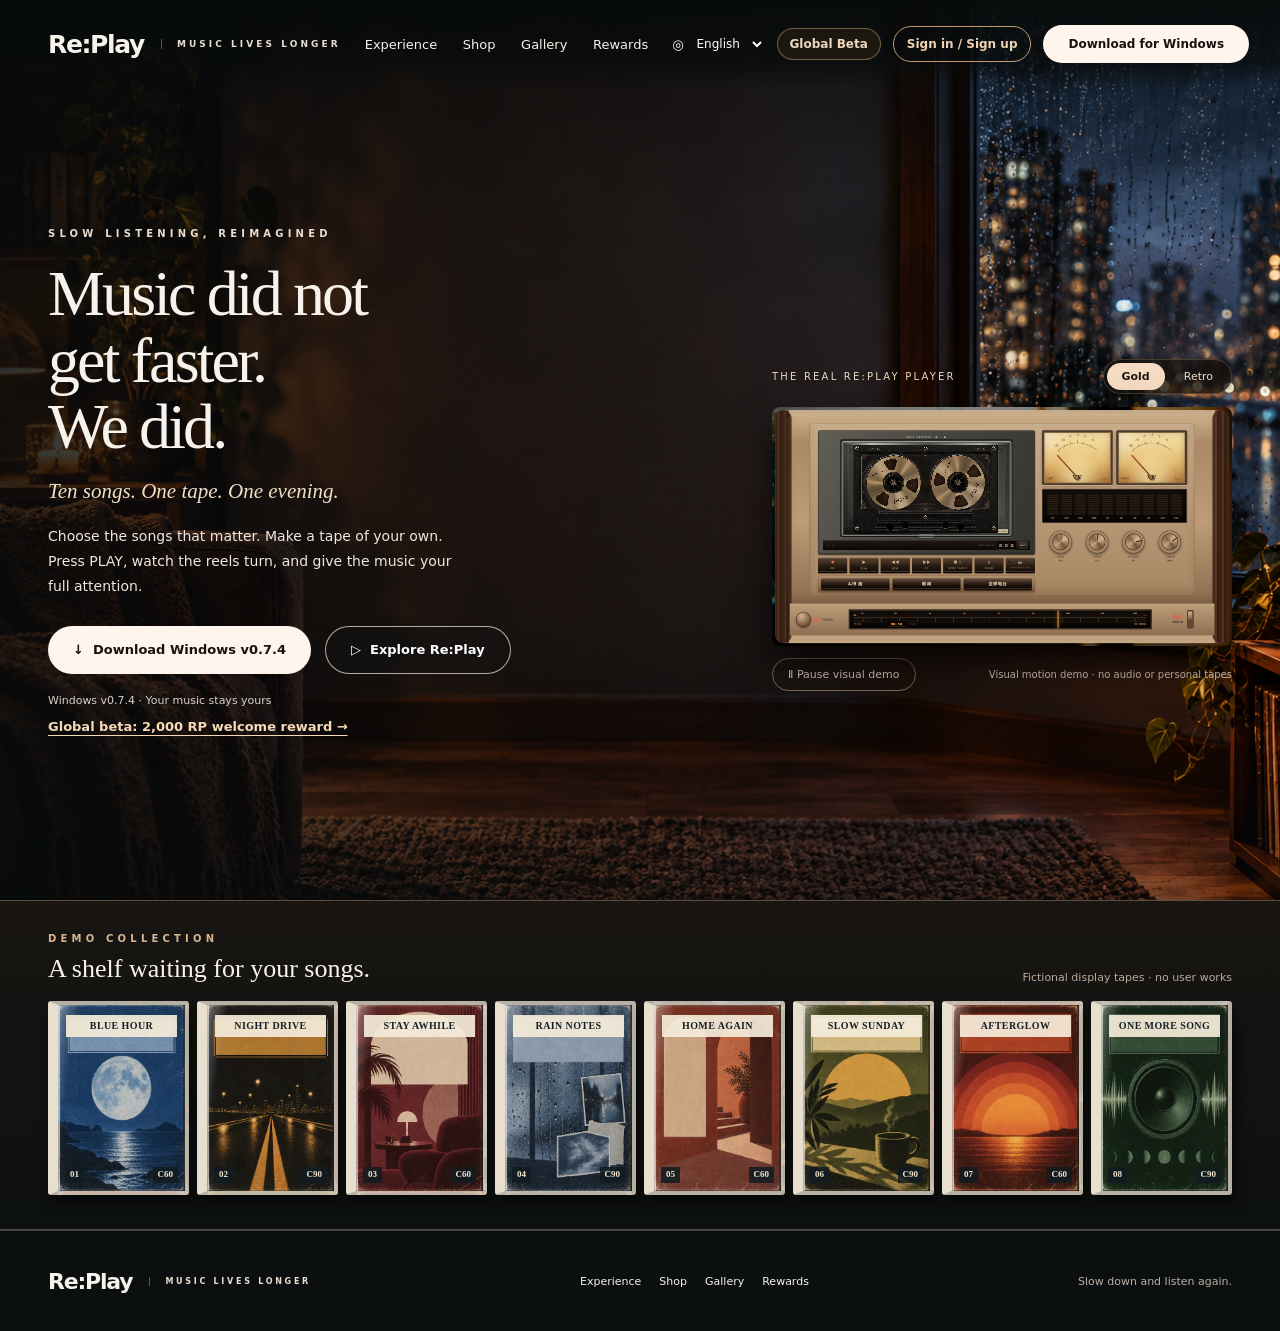
==== index.html @ 0ac3db46 "Deploy RePlay website from source local" ====
<!doctype html>
<html lang="en">
<head>
  <meta charset="utf-8">
  <meta name="viewport" content="width=device-width, initial-scale=1">
  <meta name="theme-color" content="#0b0e0e">
  <meta name="description" content="Re:Play — Slow Listening, Reimagined. Ten songs. One tape. One evening.">
  <title>Re:Play · Slow Listening, Reimagined</title>
  <link rel="icon" type="image/x-icon" href="favicon.ico">
  <link rel="stylesheet" href="styles.css?v=skin-crossfade-20260927">
  <script src="app.js?v=0.7.4" defer></script>
</head>
<body data-page="home">
  <a class="skip-link" href="#main" data-i18n="skip">跳到内容</a>
  <header class="site-header" id="top">
    <a class="brand" href="index.html" aria-label="Re:Play home" data-i18n-aria-label="homeLabel"><strong>Re:Play</strong><span>MUSIC LIVES LONGER</span></a>
    <nav class="main-nav" aria-label="Main navigation" data-i18n-aria-label="mainNavLabel">
      <a href="experience.html" data-i18n="navExperience">Experience</a>
      <a href="shop.html" data-i18n="navShop">Shop</a>
      <a href="gallery.html" data-i18n="navGallery">Gallery</a>
      <a href="points.html" data-i18n="navPoints">Points</a>
    </nav>
    <div class="header-actions">
      <label class="language-control" for="langSelect"><span aria-hidden="true">◎</span><select id="langSelect" aria-label="Website language" data-i18n-aria-label="languageLabel"><option value="en">English</option><option value="zh">简体中文</option></select></label>
      <a class="cart-button beta-header-link" href="points.html" data-i18n="cart">Global Beta</a>
      <a class="header-account" data-account-entry href="https://167.179.117.244:8443/account.html" data-i18n="navAccount">Sign in / Sign up</a>
      <a class="header-download" href="https://github.com/Howard9088/replay-cassette-player-releases/releases/latest/download/RePlay-Setup.exe" data-i18n="downloadReplay">Download Windows v0.7.4</a>
    </div>
  </header>

  <main id="main">
    <section class="hero" aria-labelledby="heroTitle">
      <div class="hero-photo" id="heroScene" aria-hidden="true"></div>
      <div class="hero-photo hero-photo-next" id="heroSceneNext" aria-hidden="true"></div>
      <div class="hero-shade" aria-hidden="true"></div>
      <div class="hero-inner page-width hero-layout">
        <div class="hero-copy">
          <p class="eyebrow" data-i18n="heroKicker">SLOW LISTENING, REIMAGINED</p>
          <h1 id="heroTitle" data-i18n="heroTitle">Music did not<br>get faster.<br>We did.</h1>
          <p class="hero-tagline" data-i18n="heroTagline">Ten songs. One tape. One evening.</p>
          <p class="hero-description" data-i18n="heroDescription">Choose the songs that matter. Make a tape of your own. Press PLAY, watch the reels turn, and give the music your full attention.</p>
          <div class="hero-buttons">
            <a class="pill-button light" href="https://github.com/Howard9088/replay-cassette-player-releases/releases/latest/download/RePlay-Setup.exe" data-i18n="freeDownload">↓&nbsp; Download Windows v0.7.4</a>
            <a class="pill-button outline" href="experience.html" data-i18n="seeExperience">▷&nbsp; Explore Re:Play</a>
          </div>
          <p class="platform-note" data-i18n="platformNote">Windows v0.7.4 · Your music stays yours</p>
          <a class="beta-home-link" href="points.html" data-i18n="betaHome">Global beta: 2,000 RP welcome reward →</a>
        </div>
        <div class="player-showcase">
          <div class="showcase-heading"><span data-i18n="showcaseLabel">THE REAL RE:PLAY PLAYER</span><div class="skin-switch" role="group" aria-label="Player appearance" data-i18n-aria-label="skinLabel"><button id="skinGold" type="button" aria-pressed="true" data-i18n="skinGold">Gold</button><button id="skinRetro" type="button" aria-pressed="false" data-i18n="skinRetro">Retro</button></div></div>
          <div id="playerShell" class="player-shell skin-gold"><img id="playerImage" class="player-skin-image skin-gold-image" src="media/real-player-gold.png" alt="Real Re:Play Gold player interface with a Metal C90 in the cassette bay"><img id="playerRetroImage" class="player-skin-image skin-retro-image" src="media/real-player-retro.png" alt="Real Re:Play Retro player interface with a Metal C90 in the cassette bay" aria-hidden="true"><canvas id="demoTape" class="tape-layer tape-gold" width="1440" height="876" aria-label="Metal C90 mounted inside the player with rotating reels" data-i18n-aria-label="tapeCanvasLabel"></canvas><canvas id="demoTapeRetro" class="tape-layer tape-retro" width="1440" height="876" aria-hidden="true"></canvas><img class="player-cover-art" src="media/blue-hour-cover.svg" alt="Original Blue Hour sample cassette cover" data-i18n-alt="demoCoverAlt" aria-hidden="true"></div>
          <div class="showcase-controls"><button id="demoPlay" type="button" aria-pressed="true" data-i18n="demoPause">Ⅱ Pause visual demo</button><span data-i18n="demoDisclaimer">Visual motion demo · no audio or personal tapes</span></div>
        </div>
      </div>
    </section>

    <section class="demo-shelf" id="demoCollection" aria-labelledby="demoShelfTitle"><div class="page-width"><div class="demo-shelf-head"><div><p class="eyebrow" data-i18n="demoShelfKicker">DEMO COLLECTION</p><h2 id="demoShelfTitle" data-i18n="demoShelfTitle">A shelf waiting for your songs.</h2></div><span data-i18n="demoShelfNotice">Fictional display tapes · no user works</span></div><div class="demo-tapes" aria-hidden="true"><div><b>01</b><span>BLUE HOUR</span><small>C60</small></div><div><b>02</b><span>NIGHT DRIVE</span><small>C90</small></div><div><b>03</b><span>STAY AWHILE</span><small>C60</small></div><div><b>04</b><span>RAIN NOTES</span><small>C90</small></div><div><b>05</b><span>HOME AGAIN</span><small>C60</small></div><div><b>06</b><span>SLOW SUNDAY</span><small>C90</small></div><div><b>07</b><span>AFTERGLOW</span><small>C60</small></div><div><b>08</b><span>ONE MORE SONG</span><small>C90</small></div></div></div></section>

  </main>

  <footer class="site-footer"><div class="page-width footer-inner"><a class="brand" href="index.html"><strong>Re:Play</strong><span>MUSIC LIVES LONGER</span></a><nav aria-label="Footer navigation" data-i18n-aria-label="footerNavLabel"><a href="experience.html" data-i18n="navExperience">Experience</a><a href="shop.html" data-i18n="navShop">Shop</a><a href="gallery.html" data-i18n="navGallery">Gallery</a><a href="points.html" data-i18n="navPoints">Points</a></nav><p data-i18n="footerLine">Slow down and listen again.</p></div></footer>

  <script src="tape-demo.js?v=skin-crossfade-20260927" defer></script>
</body>
</html>
---- styles.css ----
:root{color-scheme:dark;--bg:#0b0e0e;--panel:#171918;--panel2:#22201d;--ink:#f7f2ec;--muted:#b8aca0;--warm:#e6b487;--line:#5e554b;--width:1360px}
*{box-sizing:border-box}
html{scroll-behavior:smooth}
body{margin:0;background:var(--bg);color:var(--ink);font-family:Inter,"PingFang SC","Microsoft YaHei",system-ui,sans-serif;-webkit-font-smoothing:antialiased}
button,a,select{font:inherit}button{cursor:pointer}a{color:inherit;text-decoration:none}img{display:block;max-width:100%}button:focus-visible,a:focus-visible,select:focus-visible{outline:2px solid #f4d7b5;outline-offset:3px}
.page-width{width:min(var(--width),calc(100% - 96px));margin-inline:auto}.skip-link{position:absolute;z-index:99;top:-60px;left:12px;background:#fff;color:#111;padding:10px 16px}.skip-link:focus{top:12px}
.site-header{position:absolute;z-index:20;inset:0 0 auto;min-height:88px;padding:0 max(48px,calc((100vw - var(--width))/2));display:grid;grid-template-columns:auto 1fr auto;align-items:center;gap:24px;background:linear-gradient(180deg,#080b0bef,#080b0bba 70%,transparent)}.brand{display:inline-flex;align-items:center;gap:17px;white-space:nowrap}.brand strong{font-size:25px;letter-spacing:-.055em;font-weight:750}.brand span{padding-left:15px;border-left:1px solid #ffffff52;font-size:9px;font-weight:700;letter-spacing:.34em;color:#e9ded1}.main-nav{display:flex;justify-content:center;gap:clamp(13px,2vw,33px);align-items:center}.main-nav a,.site-footer nav a{font-size:13px;white-space:nowrap;transition:color .2s}.main-nav a:hover,.site-footer nav a:hover{color:var(--warm)}.header-actions{display:flex;align-items:center;gap:12px}.language-button,.cart-button{border:0;background:transparent;color:#fff;padding:9px 4px;font-size:12px;white-space:nowrap}.language-button{display:inline-flex;gap:7px;align-items:center}.cart-button{display:inline-flex;gap:6px;align-items:center}.cart-button b{min-width:18px;height:18px;display:grid;place-items:center;border:1px solid #fff8;border-radius:50%;font-size:10px}.header-download,.pill-button.light{background:#fff5ec;color:#17120f}.header-download{padding:12px 25px;border-radius:999px;font-size:12px;font-weight:700;white-space:nowrap}.header-download:hover,.pill-button.light:hover{background:#f0d1b1}
.header-account{display:inline-flex;align-items:center;justify-content:center;min-height:36px;padding:8px 13px;border:1px solid #c39a72;border-radius:999px;color:#f2d3b2;font-size:12px;font-weight:700;white-space:nowrap;transition:background .2s,border-color .2s}.header-account:hover{background:#5b3927;border-color:#e6b487}
.hero{position:relative;min-height:790px;display:flex;align-items:center;overflow:hidden;background:#080b0c}.hero-photo{position:absolute;inset:0;background:url("assets/scenes/rain-lounge-v1.png") center top/cover no-repeat;filter:saturate(.92);clip-path:inset(88px 0 70px 0);mask-image:linear-gradient(90deg,transparent 0%,transparent 33%,#000 48%)}.hero-shade{position:absolute;inset:0;background:linear-gradient(90deg,#080b0cfa 0%,#080b0cf4 25%,#080b0cd9 34%,#080b0c66 46%,transparent 60%),linear-gradient(180deg,#080b0ca8 0%,transparent 24%,transparent 76%,#080b0c8a)}.hero-inner{position:relative;z-index:1;padding:142px 0 95px}.hero-copy{max-width:520px}.eyebrow{font-size:10px;letter-spacing:.42em;font-weight:650;line-height:1.7;color:#e7dbcc;margin:0 0 19px}.hero h1,.section h2{font-family:Georgia,"Songti SC","Noto Serif CJK SC",serif;font-weight:400;letter-spacing:-.045em}.hero h1{font-size:clamp(74px,7.3vw,120px);line-height:1.02;margin:0 0 28px}.hero-description{font-size:16px;line-height:1.82;color:#f0e7dd;margin:0}.hero-buttons{display:flex;gap:14px;margin-top:32px}.pill-button{display:inline-flex;align-items:center;justify-content:center;min-height:48px;border-radius:999px;padding:10px 25px;font-size:13px;font-weight:700;white-space:nowrap;transition:background .2s,transform .2s}.pill-button.outline{border:1px solid #eee5ddbb;background:#13141466;color:#fff}.pill-button.outline:hover{background:#ffffff27}.platform-note{font-size:11px;color:#d8d2cd;margin:20px 0 0}.hero-side-note{display:none}
.pill-button:hover{transform:translateY(-2px)}
.hero-photo{mask-image:linear-gradient(90deg,transparent 0%,transparent 38%,#000 52%)}
.section{scroll-margin-top:20px}.section h2{font-size:clamp(43px,4vw,68px);line-height:1.14;margin:0 0 22px}.section-copy>p:not(.eyebrow),.section-heading p:not(.eyebrow){font-size:15px;line-height:1.85;color:#d3cbc2}.section-copy .pill-button{margin-top:25px}.product-section{padding:108px 0;background:radial-gradient(circle at 72% 35%,#3c291e,#121412 59%)}.product-layout{display:grid;grid-template-columns:minmax(320px,.68fr) minmax(0,1.32fr);gap:6%;align-items:center}.product-photo{height:420px;overflow:hidden;border:1px solid #705847;border-radius:7px;box-shadow:0 25px 80px #0009;background:#2a201a}.product-photo img{display:block;width:155%;max-width:none;height:100%;object-fit:cover;object-position:center 48%;transform:translateX(-34%)}
.features-section{padding:105px 0 58px;background:#101313}.features-layout{display:grid;grid-template-columns:minmax(260px,.65fr) minmax(0,1.35fr);gap:5%;align-items:start}.features-intro{padding-top:9px}.feature-cards{display:grid;grid-template-columns:repeat(3,minmax(0,1fr));gap:13px}.feature-cards article{min-width:0;min-height:243px;padding:10px 10px 15px;border:1px solid #47443d;border-radius:8px;background:#1a1c1b}.feature-cards img{width:100%;height:130px;object-fit:cover;border-radius:5px;filter:saturate(.72)}.feature-cards strong{display:block;font-size:13px;margin:11px 4px 5px}.feature-cards span{display:block;font-size:11px;line-height:1.55;color:#bfb5aa;margin:0 4px}.creator-note{display:flex;justify-content:space-between;gap:24px;align-items:center;padding-top:34px;margin-top:46px;border-top:1px solid #55473c;font-size:13px;color:#c9bbb0}.creator-note a{color:#f5d0ab;white-space:nowrap}
.shop-section{padding:107px 0 92px;background:linear-gradient(180deg,#171a18,#111412 68%,#0c0e0e)}.shop-heading,.section-heading{display:flex;justify-content:space-between;align-items:end;gap:35px;margin-bottom:35px}.shop-heading p:not(.eyebrow){max-width:480px;color:#cfc3b8;font-size:14px;line-height:1.75}.notice-chip{display:inline-block;border:1px solid #8e7760;border-radius:999px;padding:9px 14px;color:#dbc8b1;font-size:11px;white-space:nowrap}.products{display:grid;grid-template-columns:repeat(3,minmax(0,1fr));gap:20px}.product-card{min-width:0;background:#1a1b1a;border:1px solid #575048;border-radius:11px;padding:14px 14px 18px;box-shadow:0 20px 40px #0005}.product-image{height:220px;display:grid;place-items:center;overflow:hidden;background:radial-gradient(circle at center,#5a3d2b,#161615 75%);border-radius:6px}.product-image img{width:100%;max-height:200px;object-fit:contain;filter:drop-shadow(0 10px 8px #0008)}.product-name{display:flex;align-items:center;justify-content:space-between;gap:10px;margin-top:15px}.product-name h3{margin:0 0 4px;font:20px Georgia,serif}.product-name strong{font-size:17px}.product-name button{width:35px;height:35px;border-radius:50%;border:1px solid #c8ac90;background:transparent;color:#f2dcc5;font-size:25px;line-height:1}.product-name button:hover{background:#574637}.product-card p{font-size:11px;color:#ad9d8c;margin:9px 0}.product-card>small{font-size:11px;color:#dbb991}.section-fineprint{font-size:11px;line-height:1.7;color:#a99d91;margin:27px 0 0}
.gallery-section{padding:110px 0;background:#101313}.section-heading>div>p:not(.eyebrow){max-width:620px}.gallery-grid{display:grid;grid-template-columns:repeat(3,minmax(0,1fr));gap:18px}.gallery-card{min-width:0;background:#1b1c1b;border:1px solid #5e5146;border-radius:12px;padding:14px}.gallery-composition{height:285px;position:relative;overflow:hidden;border-radius:6px;background:radial-gradient(circle at 35% 50%,#604637,#111716 77%)}.gallery-case{position:absolute;left:8%;top:8%;width:60%;height:76%;padding:10px;background:#c7ad91;border:4px solid #e4d6c4;box-shadow:13px 16px 21px #0009}.gallery-case:before{content:"";position:absolute;left:-11px;top:-4px;bottom:-4px;width:11px;background:#bca68f;border:1px solid #e7d4bd}.gallery-case>div{height:100%;padding:12px;display:flex;flex-direction:column;justify-content:space-between;color:#fff;background-size:cover;background-position:center}.gallery-case small,.gallery-case span{font-size:8px;letter-spacing:.19em}.gallery-case strong{font:30px/.92 Georgia,serif;letter-spacing:-.04em}.sea-case>div{background-image:linear-gradient(160deg,#2b3e57a8,#13252bcc),url("assets/scenes/sea.jpg")}.night-case>div{background-image:linear-gradient(160deg,#4a261a92,#201315cf),url("assets/scenes/night.jpg")}.rain-case>div{background-image:linear-gradient(160deg,#295162aa,#121f26d7),url("assets/scenes/rain.jpg")}.gallery-composition>img{position:absolute;z-index:2;right:-2%;bottom:10%;width:62%;filter:drop-shadow(0 15px 10px #000d)}.gallery-meta{display:flex;align-items:center;justify-content:space-between;gap:8px;margin:15px 0}.gallery-meta h3{font-size:15px;margin:0 0 3px}.gallery-meta span{font-size:10px;color:#afa398}.gallery-meta b{font-size:13px;color:#edc9a1;white-space:nowrap}.gallery-redeem{width:100%;min-height:36px;border:1px solid #715d4a;border-radius:999px;background:#29251f;color:#aaa095;cursor:not-allowed;font-size:11px}
.points-section{padding:112px 0 95px;background:linear-gradient(125deg,#211b17,#0c1010 56%)}.points-layout{display:grid;grid-template-columns:1fr 1fr;gap:9%;align-items:center}.points-layout .section-copy>p:not(.eyebrow){max-width:560px}.points-layout .notice-chip{margin-top:16px}.points-board{border:1px solid #856e59;border-radius:11px;background:#171919;padding:25px 29px;box-shadow:0 22px 60px #0008}.points-board-title{display:flex;justify-content:space-between;gap:15px;padding-bottom:15px;border-bottom:1px solid #77634f}.points-board-title strong{font-size:19px}.points-board-title small{font-size:9px;letter-spacing:.14em;color:#c1aa8e}.points-rule{display:flex;justify-content:space-between;gap:18px;padding:13px 0;border-bottom:1px solid #594b3c;font-size:13px}.points-rule span{color:#c8b9a8}.points-rule strong{color:#f0d0ab;text-align:right;font-weight:600}.points-board>p{color:#a99d90;font-size:11px;line-height:1.7;margin:20px 0 0}.points-example{margin-top:29px;padding:19px 24px;display:flex;align-items:center;gap:18px;background:#27221c;border:1px solid #6d5740;border-radius:8px}.points-example label{font-size:12px;white-space:nowrap}.points-example select{background:#131717;color:#f0dfce;border:1px solid #80674e;border-radius:4px;padding:9px}.points-example output{margin-left:auto;font-size:13px;color:#ecc395}
.site-footer{background:#0c0f0f;border-top:1px solid #ffffff31}.footer-inner{min-height:100px;display:flex;align-items:center;justify-content:space-between;gap:24px}.site-footer .brand strong{font-size:22px}.site-footer .brand span{font-size:8px}.site-footer nav{display:flex;gap:18px}.site-footer nav a{font-size:11px}.site-footer p{font-size:11px;color:#bdb1a6;margin:0;white-space:nowrap}
[hidden]{display:none!important}.cart-backdrop{position:fixed;z-index:39;inset:0;background:#000b}.cart-drawer{position:fixed;z-index:40;top:0;right:0;width:min(440px,100vw);height:100dvh;padding:24px;background:#1c1c1a;border-left:1px solid #8c7257;box-shadow:-20px 0 70px #0008;display:flex;flex-direction:column}.drawer-head{display:flex;justify-content:space-between;align-items:start;border-bottom:1px solid #6b5745;padding-bottom:19px}.drawer-head small{font-size:9px;letter-spacing:.2em;color:#c9a47e}.drawer-head h2{font:34px Georgia,"Songti SC",serif;margin:6px 0}.drawer-head button{border:0;background:transparent;color:#fff;font-size:28px}.cart-items{flex:1;overflow:auto}.cart-empty{color:#b8ac9e;font-size:13px}.cart-row{display:grid;grid-template-columns:77px 1fr auto;gap:10px;align-items:center;padding:14px 0;border-bottom:1px solid #544a3f}.cart-row img{width:77px;background:#332820}.cart-row strong{font-size:13px}.cart-row small{display:block;color:#ae9b86;font-size:11px;margin-top:5px}.quantity{display:flex;gap:6px;align-items:center}.quantity button{width:25px;height:25px;border:1px solid #8d7053;background:#3c3024;color:#fff;border-radius:3px}.quantity span{font-size:12px}.drawer-bottom{border-top:1px solid #6b5745;padding-top:15px}.subtotal{display:flex;justify-content:space-between;font-size:12px}.subtotal strong{font-size:20px;color:#edc79b}.drawer-bottom p{font-size:11px;line-height:1.6;color:#b4a693}.checkout-button{width:100%;padding:12px;border:1px solid #625648;border-radius:5px;background:#3a332a;color:#a99f93;cursor:not-allowed}.toast{position:fixed;z-index:50;bottom:24px;left:50%;transform:translateX(-50%);padding:11px 17px;background:#fff4e5;color:#1b1612;border-radius:6px;box-shadow:0 8px 30px #0008;font-size:12px}
@media(max-width:1260px){.site-header{padding-inline:28px;gap:14px}.brand span{display:none}.main-nav{gap:15px}.main-nav a{font-size:12px}.benefit-grid{grid-template-columns:repeat(4,1fr)}.benefit-grid blockquote{display:none}.benefit-grid>div:last-of-type{border-right:0}.features-layout{grid-template-columns:minmax(220px,.58fr) minmax(0,1.42fr)}}
@media(max-width:950px){.page-width{width:calc(100% - 48px)}.site-header{min-height:104px;grid-template-columns:auto 1fr;grid-template-rows:54px 42px}.main-nav{grid-row:2;grid-column:1/-1;justify-content:flex-start;overflow-x:auto;padding-bottom:6px}.header-actions{grid-column:2;grid-row:1;justify-content:flex-end}.hero{min-height:710px}.hero-shade{background:linear-gradient(90deg,#080b0cfb 0%,#080b0ced 36%,#080b0c72 67%,#080b0c2b),linear-gradient(180deg,#080b0ca8,transparent 22%,#080b0c74)}.hero-inner{padding-top:180px}.product-layout,.features-layout,.points-layout{grid-template-columns:1fr}.product-photo{margin-top:20px}.feature-cards{grid-template-columns:repeat(3,minmax(0,1fr))}.benefit-grid strong{font-size:11px}.benefit-grid small{font-size:9px}.benefit-grid>div{gap:8px;padding-right:8px;margin-right:8px}.benefit-icon{font-size:24px}.footer-inner{flex-wrap:wrap;padding-block:25px}.site-footer p{width:100%}}
@media(max-width:660px){.page-width{width:calc(100% - 36px)}.site-header{padding-inline:18px;min-height:103px}.brand strong{font-size:22px}.header-download{display:none}.language-button{font-size:11px}.main-nav{gap:17px}.main-nav a{font-size:12px}.hero{min-height:760px}.hero-photo{background-position:62% top}.hero-shade{background:linear-gradient(90deg,#080b0cf3,#080b0cc9 60%,#080b0c80),linear-gradient(180deg,#080b0cab,transparent 35%,#080b0cbd)}.hero-inner{padding-top:168px;padding-bottom:68px;align-self:flex-end}.hero h1{font-size:clamp(65px,16vw,86px)}.hero-description{font-size:14px;line-height:1.8}.hero-description br{display:none}.hero-buttons{gap:9px}.pill-button{padding:10px 18px;font-size:12px}.benefit-grid{grid-template-columns:1fr 1fr;gap:0}.benefit-grid>div{padding:16px 4px;margin:0;min-height:87px}.benefit-grid>div:nth-child(even){border-right:0}.benefit-grid>div:nth-child(-n+2){border-bottom:1px solid #ffffff2b}.section h2{font-size:43px}.product-section,.features-section,.shop-section,.gallery-section,.points-section,.download-section{padding-top:74px;padding-bottom:74px}.product-photo{height:280px}.feature-cards,.products,.gallery-grid{grid-template-columns:1fr}.feature-cards{gap:10px}.feature-cards article{min-height:0;display:grid;grid-template-columns:115px 1fr;grid-template-rows:auto auto;gap:3px 12px;align-content:center;padding:9px}.feature-cards img{grid-row:1/3;width:115px;height:90px}.feature-cards strong{align-self:end;margin:0}.feature-cards span{margin:0}.creator-note{display:block;line-height:1.7}.creator-note a{display:block;margin-top:10px}.story-section{min-height:490px;background-position:58% center}.shop-heading,.section-heading{display:block}.shop-heading .notice-chip,.section-heading .notice-chip{margin-top:16px}.product-image{height:230px}.gallery-composition{height:300px}.points-board{margin-top:30px;padding:20px}.points-example{flex-wrap:wrap;gap:10px}.points-example output{width:100%;margin-left:0}.download-options{grid-template-columns:repeat(3,minmax(0,1fr));gap:8px}.download-options>div{height:145px;padding:14px 5px}.download-options span{font-size:24px}.download-options a,.download-options small{padding:6px 9px;font-size:10px}.site-footer nav{flex-wrap:wrap}.footer-inner{display:block}.site-footer nav{margin:23px 0}}
@media(max-width:660px){.hero-photo{clip-path:inset(100px 0 180px 0);mask-image:linear-gradient(90deg,transparent 18%,#000 50%)}}
@media(max-width:660px){.beta-header-link{display:none}.header-actions{gap:6px}.header-account{padding:7px 9px;font-size:11px}}
/* The homepage uses actual empty-profile player captures and the app's scene assets. */
.hero{min-height:max(820px,100svh);align-items:stretch;background:#0b0c0c}
.language-control{display:inline-flex;align-items:center;gap:5px;font-size:13px;color:#fff}.language-control select{border:0;background:transparent;color:#fff;font-size:12px;padding:7px 4px;cursor:pointer}.language-control option{background:#181a19;color:#fff}
.hero-photo,.hero-photo-next{clip-path:none;mask-image:none;background-image:url("assets/scenes/rain-lounge-v1.png");background-position:center;background-size:cover;filter:none;opacity:1;transition:opacity 1.2s ease}
.hero-photo-next{opacity:0}
.hero-shade{background:linear-gradient(90deg,#080b0cd8 0%,#080b0c88 31%,#080b0c24 63%,transparent 100%),linear-gradient(180deg,#080b0c80,transparent 22%,transparent 76%,#080b0c72)}
.hero-inner{display:flex;align-items:center;padding:130px 0 70px}
.hero-layout{display:grid;grid-template-columns:minmax(540px,1.1fr) minmax(0,.9fr);align-items:center;gap:3%}
.hero-copy{max-width:600px}
.hero h1{font-size:clamp(57px,5.55vw,88px);line-height:1.04;margin-bottom:18px}
html[lang="zh-CN"] .hero h1{font-size:clamp(42px,3.6vw,54px);white-space:nowrap}
.hero-tagline{font:italic 21px Georgia,"Songti SC",serif;color:#f2dec4;margin:0 0 20px}
.hero-description{max-width:410px;font-size:14px;line-height:1.78}
.hero-buttons{flex-wrap:wrap;margin-top:27px}
.player-showcase{min-width:0;align-self:center;justify-self:end;width:min(100%,460px);transform:translateY(45px)}
.showcase-heading,.showcase-controls,.scene-switch{display:flex;align-items:center;justify-content:space-between;gap:12px}
.showcase-heading{margin-bottom:13px;color:#ead8c4;font-size:10px;letter-spacing:.22em}
.skin-switch{display:flex;gap:4px;padding:3px;border:1px solid #b991654f;border-radius:999px;background:#16120fc7}
.skin-switch button,.scene-switch button,.showcase-controls button{color:#e9dbc8;border:0;background:transparent}
.skin-switch button{padding:7px 15px;border-radius:999px;font-size:11px;letter-spacing:0}
.skin-switch button[aria-pressed="true"]{background:#f4dbc1;color:#211811;font-weight:700}
.player-shell{position:relative;width:100%;aspect-ratio:1670/870;margin-inline:auto;filter:drop-shadow(0 19px 20px #000c)}
.player-shell .player-skin-image{display:block;position:absolute;inset:0;width:100%;height:100%;object-fit:fill;border-radius:8px;transition:opacity .55s ease,filter .55s ease}
.player-shell .tape-layer{position:absolute;object-fit:contain;pointer-events:none;transition:opacity .55s ease,filter .55s ease}
.player-shell .tape-gold{left:15.2%;top:15.8%;width:36.3%;height:37%}
.player-shell .tape-retro{left:4.9%;top:7.9%;width:32.5%;height:39.8%}
.player-shell .player-cover-art{position:absolute;left:79.6%;top:24.8%;width:13.45%;height:39.5%;object-fit:fill;border-radius:2px;pointer-events:none;transition:opacity .55s ease,filter .55s ease}
.player-shell.skin-gold .skin-retro-image,.player-shell.skin-gold .tape-retro,.player-shell.skin-gold .player-cover-art,.player-shell.skin-retro .skin-gold-image,.player-shell.skin-retro .tape-gold{opacity:0;filter:blur(10px)}
.player-shell.skin-gold .skin-gold-image,.player-shell.skin-gold .tape-gold,.player-shell.skin-retro .skin-retro-image,.player-shell.skin-retro .tape-retro,.player-shell.skin-retro .player-cover-art{opacity:1;filter:blur(0)}
.player-shell.skin-gold .tape-gold{filter:brightness(.82)}
.player-shell.skin-retro .tape-retro{filter:brightness(.73)}
.inner-main{min-height:calc(100vh - 100px)}
.inner-main>.section{min-height:calc(100vh - 100px);padding-top:175px}
.inner-page .main-nav a[href$="experience.html"]:is(:hover,:focus-visible),.inner-page .main-nav a[href$="shop.html"]:is(:hover,:focus-visible),.inner-page .main-nav a[href$="gallery.html"]:is(:hover,:focus-visible),.inner-page .main-nav a[href$="points.html"]:is(:hover,:focus-visible){text-decoration:underline;text-underline-offset:8px}
body[data-page="experience"] .main-nav a[href="experience.html"],body[data-page="shop"] .main-nav a[href="shop.html"],body[data-page="gallery"] .main-nav a[href="gallery.html"],body[data-page="points"] .main-nav a[href="points.html"]{color:#f1d0af;text-decoration:underline;text-underline-offset:8px}
.showcase-controls{margin-top:12px;color:#eadbc9;font-size:10px}
.showcase-controls button{border:1px solid #e1c4a482;border-radius:999px;padding:9px 15px;font-size:11px;white-space:nowrap}
.showcase-controls button:hover,.scene-switch button:hover{background:#ffffff20}
.demo-shelf{padding:29px 0 34px;background:linear-gradient(#181512,#0e1111);border-block:1px solid #5c4c3e}
.demo-shelf-head{display:flex;align-items:end;justify-content:space-between;gap:24px;margin-bottom:17px}
.demo-shelf-head .eyebrow{margin-bottom:7px;color:#d8b592}
.demo-shelf h2{font:26px Georgia,"Songti SC",serif;margin:0}
.demo-shelf-head>span{font-size:11px;color:#bba999}
.demo-tapes{display:grid;grid-template-columns:repeat(8,minmax(0,1fr));gap:8px}
.demo-tapes>div{height:139px;display:flex;flex-direction:column;justify-content:space-between;padding:11px 9px;border:1px solid #cfb28b85;border-left:7px solid #dcc5a2;border-radius:3px;background:linear-gradient(90deg,#554333,#8b694b 20%,#3b322b);box-shadow:inset 1px 0 #fff7,4px 7px 10px #0007}
.demo-tapes>div:nth-child(3n+2){background:linear-gradient(90deg,#253a40,#44636b 20%,#202b30);border-left-color:#9eb9b6}
.demo-tapes>div:nth-child(3n){background:linear-gradient(90deg,#3f2d32,#70444a 20%,#302327);border-left-color:#cbb4aa}
.demo-tapes b,.demo-tapes small{font:9px Georgia,serif;color:#ead7bd}
.demo-tapes span{font:15px/.98 Georgia,serif;letter-spacing:.04em;overflow-wrap:anywhere}
.features-section{padding:90px 0 74px}
.feature-cards article{min-height:230px}
.feature-cards img{height:125px;object-fit:cover;object-position:center top}
@media(max-width:1100px){.hero-layout{grid-template-columns:1fr}.hero-copy{max-width:680px}.hero{min-height:100svh}.hero-inner{padding-top:143px}.player-showcase{justify-self:center;margin-top:45px;transform:none}.hero h1{font-size:clamp(60px,8vw,92px)}.demo-tapes{overflow-x:auto;grid-template-columns:repeat(8,minmax(116px,1fr));padding-bottom:6px}}
@media(max-width:660px){.hero-inner{padding-top:155px;padding-bottom:60px;align-self:stretch}.hero h1{font-size:clamp(51px,12vw,68px)}.hero-copy{max-width:100%}.hero-tagline{font-size:18px}.hero-description{font-size:13px}.hero-buttons{gap:9px}.hero-shade{background:linear-gradient(90deg,#080b0ce8,#080b0c62),linear-gradient(180deg,#080b0c9e,transparent 30%,#080b0ca1)}.player-showcase{margin-top:39px}.showcase-heading{align-items:flex-start}.showcase-heading>span{max-width:145px;line-height:1.45}.showcase-controls{align-items:flex-start}.showcase-controls>span{max-width:155px;line-height:1.5}.demo-shelf h2{font-size:21px}.demo-shelf-head>span{max-width:128px;text-align:right;line-height:1.4}.features-section{padding:70px 0 58px}.feature-cards img{height:90px}}
@media(prefers-reduced-motion:reduce){html{scroll-behavior:auto}*,*:before,*:after{transition-duration:.01ms!important;animation-duration:.01ms!important}}

/* Original collectible cassette covers. The single artwork atlas is cropped per cover. */
.demo-tapes>div:nth-child(n){position:relative;display:block;height:194px;padding:0;border:4px solid #dfd7c9c9;border-left:10px solid #e9dfce;border-radius:3px;background-image:url("media/original-cassette-covers-v1.png");background-color:#202120;background-size:400% 200%;background-repeat:no-repeat;box-shadow:inset 2px 0 #fff8,inset -2px 0 #1118,4px 9px 13px #0009;overflow:hidden}
.demo-tapes>div:nth-child(1){background-position:0% 0%}
.demo-tapes>div:nth-child(2){background-position:33.333% 0%}
.demo-tapes>div:nth-child(3){background-position:66.667% 0%}
.demo-tapes>div:nth-child(4){background-position:100% 0%}
.demo-tapes>div:nth-child(5){background-position:0% 100%}
.demo-tapes>div:nth-child(6){background-position:33.333% 100%}
.demo-tapes>div:nth-child(7){background-position:66.667% 100%}
.demo-tapes>div:nth-child(8){background-position:100% 100%}
.demo-tapes>div:before{content:"";position:absolute;inset:0;z-index:1;pointer-events:none;background:linear-gradient(100deg,#fff5 0%,transparent 14%,transparent 84%,#0003 100%)}
.demo-tapes>div span{position:absolute;top:10px;left:8px;right:8px;z-index:2;margin:0;padding:5px 4px;background:#f5ecdaeb;color:#172026;text-align:center;font:700 10px/1.15 Georgia,serif;letter-spacing:.04em;overflow-wrap:normal}
.demo-tapes>div b,.demo-tapes>div small{position:absolute;bottom:8px;z-index:2;padding:3px 5px;background:#111c21d9;color:#f4e7d2;font:700 9px/1.1 Georgia,serif}
.demo-tapes>div b{left:7px}
.demo-tapes>div small{right:7px}
.creator-preview-media{position:relative;width:100%;aspect-ratio:1800/1225;overflow:hidden;border-radius:5px}
.feature-cards .creator-preview-media>img{display:block;width:100%;height:100%;object-fit:fill;filter:saturate(.8)}
.creator-preview-art{position:absolute;left:21.8%;top:33.6%;width:48.6%;height:44.9%;display:flex;flex-direction:column;justify-content:space-between;align-items:center;padding:5px;background:#28486a url("media/original-cassette-covers-v1.png") 0% 0%/400% 200% no-repeat;box-shadow:0 0 0 1px #f5e6c8cc;transform:perspective(300px) rotate(-.2deg)}
.creator-preview-art span{max-width:95%;padding:2px 4px;background:#f3e9d4ee;color:#1c2c37;font:700 clamp(7px,.75vw,11px)/1.1 Georgia,serif;letter-spacing:.04em;text-align:center}
.creator-preview-art small{max-width:95%;padding:2px 3px;background:#142333d9;color:#f3e9d4;font:600 6px/1.1 Arial,sans-serif;letter-spacing:.08em;text-align:center}
.sea-case>div,.night-case>div,.rain-case>div{background-image:url("media/original-cassette-covers-v1.png");background-size:400% 200%;text-shadow:0 2px 4px #000b}
.sea-case>div{background-position:0% 0%}
.night-case>div{background-position:33.333% 0%}
.rain-case>div{background-position:100% 0%}
@media(max-width:660px){.demo-tapes>div:nth-child(n){height:186px}.feature-cards .creator-preview-media{width:115px;height:90px;aspect-ratio:auto}.feature-cards .creator-preview-media>img{height:100%;object-fit:cover}.creator-preview-art{display:none}}

/* Global Beta site state; account balances are never simulated in the browser. */
.account-redeem{display:inline-flex;align-items:center;justify-content:center;margin-top:15px;border:1px solid #d2aa7f;border-radius:999px;padding:10px 16px;color:#f2d1ae;font-size:13px;font-weight:700}
.account-redeem:hover{background:#8b5c33;color:#fff}
.beta-header-link{padding:8px 12px;border:1px solid #cba67b80;border-radius:999px;color:#eed7bd;background:#b7782a1c;font-weight:650;text-decoration:none}
.beta-home-link{display:inline-block;margin-top:12px;color:#f6d9b7;font-size:13px;font-weight:650;text-decoration:underline;text-underline-offset:4px}
.beta-welcome{display:flex;align-items:center;justify-content:space-between;gap:22px;margin:0 0 24px;padding:22px 25px;border:1px solid #8f6743;border-radius:12px;background:linear-gradient(110deg,#4c3121,#222019 65%,#161817)}
.beta-welcome>div{display:grid;gap:4px}.beta-welcome span{font-size:11px;letter-spacing:.1em;text-transform:uppercase;color:#e2b987}.beta-welcome strong{font:42px/1.15 Georgia,serif;color:#fff3e4}.beta-welcome small{font-size:11px;line-height:1.5;color:#c8b6a0}.beta-welcome a{border:1px solid #e3c09a;border-radius:999px;padding:10px 18px;color:#fbe8d0;white-space:nowrap;font-size:12px}
.products{grid-template-columns:repeat(3,minmax(0,1fr));gap:18px}.products .product-image{height:190px}.products .product-image img{max-height:175px}.product-prices{display:flex;justify-content:flex-end;align-items:baseline;flex-wrap:wrap;gap:3px 7px;text-align:right}.product-prices strong{color:#f2d6a6;font-size:18px;white-space:nowrap}.product-prices span{color:#c9b9a4;font-size:11px}.product-card>small{line-height:1.5}
.feature-cards article:nth-child(-n+2)>img{object-fit:contain;background:#151515}
@media(max-width:1100px){.products{grid-template-columns:repeat(2,minmax(0,1fr))}}
@media(max-width:660px){.products{grid-template-columns:1fr}.beta-welcome{display:block}.beta-welcome a{display:inline-block;margin-top:15px}.feature-cards article:nth-child(-n+2)>img{object-fit:contain}html[lang="zh-CN"] .hero h1{white-space:normal}}

/* Keep the short desktop page titles on a single line. */
@media(min-width:951px){.shop-heading h2,.gallery-section .section-heading h2{white-space:nowrap;font-size:clamp(42px,3.8vw,56px)}}


/* 2026-09 typography/layout audit: keep EN/ZH headings intentional and prevent accidental wraps. */
.hero-layout{grid-template-columns:minmax(650px,1.16fr) minmax(400px,.84fr);gap:clamp(32px,4vw,68px)}
.hero-copy{max-width:720px;min-width:0}
.hero h1,.section h2{text-wrap:balance;overflow-wrap:normal;word-break:normal}
html[lang="en"] .hero h1{font-size:clamp(56px,5vw,84px);white-space:nowrap}
html[lang="zh-CN"] body{font-family:"Microsoft YaHei UI","Microsoft YaHei","PingFang SC","Noto Sans CJK SC",system-ui,sans-serif}
html[lang="zh-CN"] .hero h1,html[lang="zh-CN"] .section h2{font-family:"Microsoft YaHei UI","Microsoft YaHei","PingFang SC","Noto Sans CJK SC",system-ui,sans-serif;font-weight:700;letter-spacing:-.055em;line-break:strict}
html[lang="zh-CN"] .hero h1{font-size:clamp(46px,3.7vw,60px);line-height:1.18;white-space:nowrap}
html[lang="zh-CN"] .hero-tagline{font-family:"Microsoft YaHei UI","Microsoft YaHei","PingFang SC",sans-serif;font-style:normal;font-weight:600;letter-spacing:.02em}
.section h2{font-size:clamp(40px,3.45vw,56px);line-height:1.16;max-width:100%}
html[lang="zh-CN"] .section h2{font-size:clamp(39px,3.15vw,52px);line-height:1.24}
.section-copy>p:not(.eyebrow),.section-heading p:not(.eyebrow),.shop-heading p:not(.eyebrow){text-wrap:pretty}
.features-layout{grid-template-columns:minmax(360px,.82fr) minmax(0,1.18fr);gap:clamp(36px,5vw,72px)}
.features-intro,.points-layout .section-copy,.shop-heading>div,.section-heading>div{min-width:0}
.shop-heading>div,.section-heading>div{flex:1;max-width:860px}
@media(min-width:1101px){.shop-heading h2,.gallery-section .section-heading h2{white-space:nowrap}}
@media(max-width:1180px){.hero-layout{grid-template-columns:1fr}.hero-copy{max-width:760px}.player-showcase{justify-self:center;margin-top:44px;transform:none}.features-layout{grid-template-columns:minmax(320px,.76fr) minmax(0,1.24fr)}}
@media(max-width:950px){.features-layout,.points-layout{grid-template-columns:1fr}.inner-main>.section{padding-top:150px}.section h2,html[lang="zh-CN"] .section h2{font-size:clamp(38px,6.2vw,52px)}}
@media(max-width:700px){.hero-copy{max-width:100%}html[lang="en"] .hero h1,html[lang="zh-CN"] .hero h1{white-space:normal}html[lang="en"] .hero h1{font-size:clamp(46px,12vw,64px)}html[lang="zh-CN"] .hero h1{font-size:clamp(38px,9.8vw,50px);line-height:1.2}.section h2,html[lang="zh-CN"] .section h2{font-size:clamp(34px,9vw,45px);line-height:1.22}.shop-heading h2,.gallery-section .section-heading h2{white-space:normal}}

@media(min-width:1101px){html[lang="zh-CN"] .features-intro h2,html[lang="zh-CN"] .points-layout .section-copy h2{font-size:44px;white-space:nowrap}}
@media(max-width:700px){html[lang="zh-CN"] .hero h1{font-size:clamp(27px,8.7vw,42px);line-height:1.22;letter-spacing:-.07em;white-space:nowrap}html[lang="zh-CN"] .hero-tagline{font-size:clamp(15px,4vw,17px);white-space:nowrap;letter-spacing:0}}

@media(min-width:1181px){.features-layout{grid-template-columns:minmax(390px,.9fr) minmax(0,1.1fr)}}
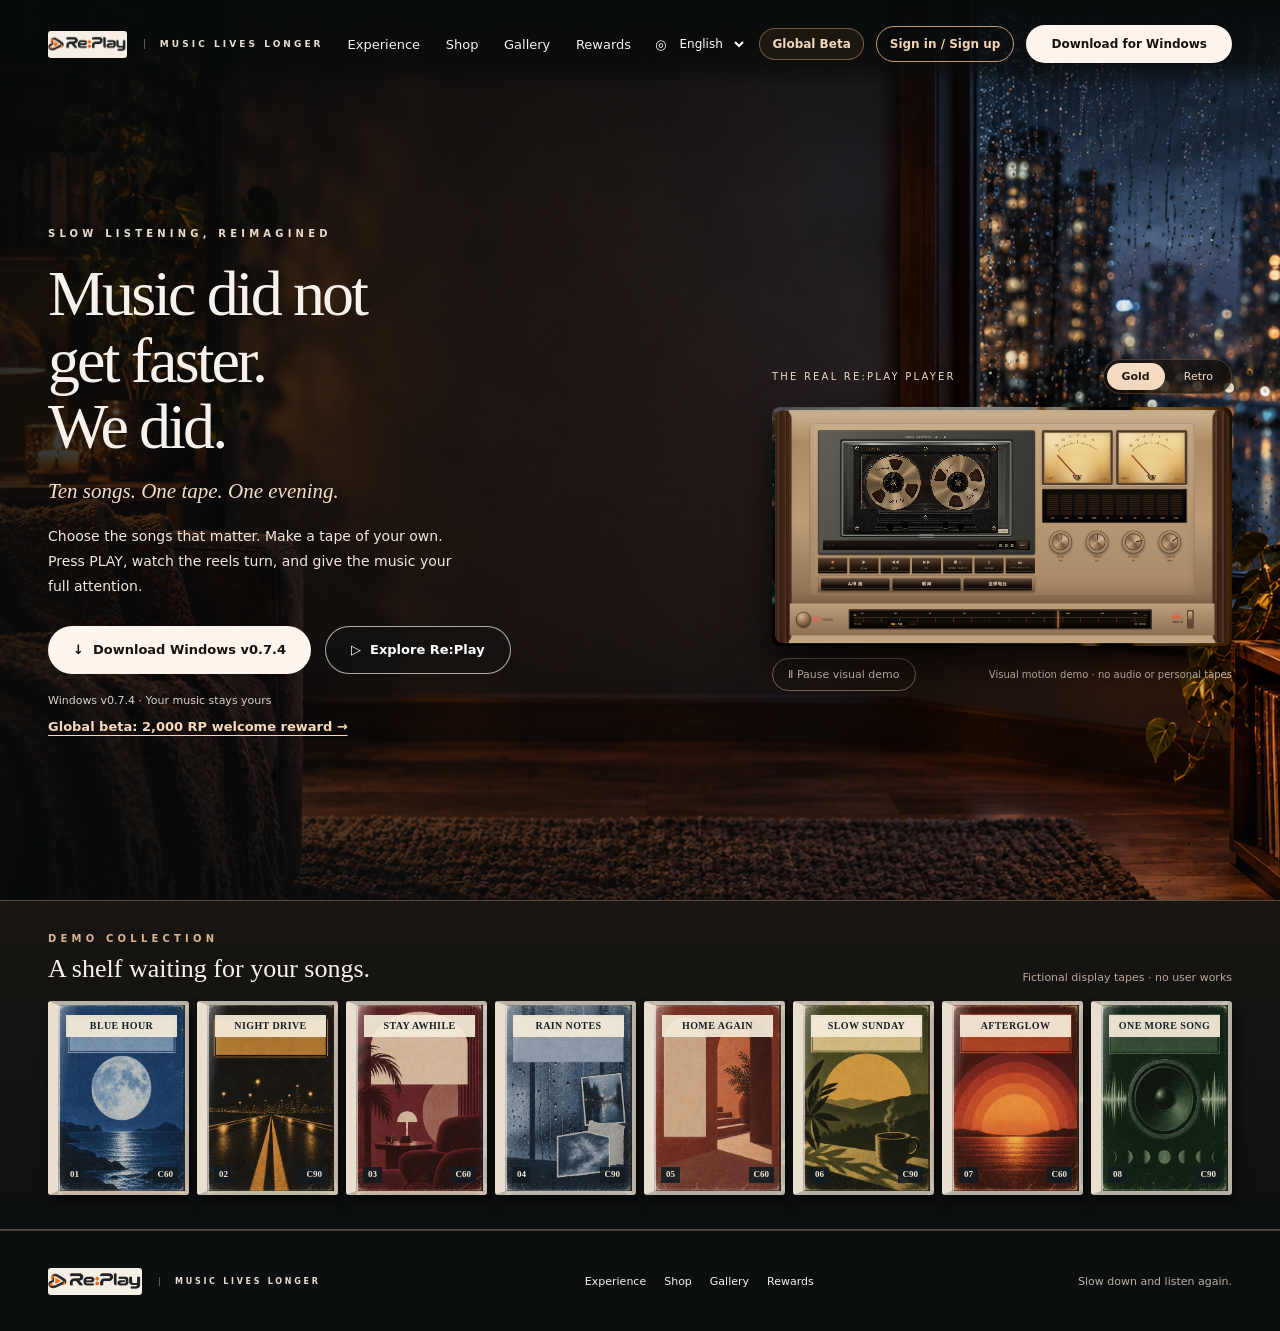
==== commit 7692e69d: "Replace RePlay brand assets with approved loop and play identity" ====
--- a/index.html
+++ b/index.html
@@ -6,14 +6,14 @@
   <meta name="theme-color" content="#0b0e0e">
   <meta name="description" content="Re:Play — Slow Listening, Reimagined. Ten songs. One tape. One evening.">
   <title>Re:Play · Slow Listening, Reimagined</title>
-  <link rel="icon" type="image/x-icon" href="favicon.ico">
+  <link rel="icon" type="image/x-icon" href="favicon.ico?v=loop-20260930">
   <link rel="stylesheet" href="styles.css?v=skin-crossfade-20260927">
   <script src="app.js?v=0.7.4" defer></script>
 </head>
 <body data-page="home">
   <a class="skip-link" href="#main" data-i18n="skip">跳到内容</a>
   <header class="site-header" id="top">
-    <a class="brand" href="index.html" aria-label="Re:Play home" data-i18n-aria-label="homeLabel"><strong>Re:Play</strong><span>MUSIC LIVES LONGER</span></a>
+    <a class="brand" href="index.html" aria-label="Re:Play home" data-i18n-aria-label="homeLabel"><strong><img class="replay-brand-wordmark" src="assets/brand/replay-lockup.png?v=loop-20260930" alt="Re:Play" width="94" height="27" style="display:block;object-fit:contain;background:#f5efe5;border-radius:3px"></strong><span>MUSIC LIVES LONGER</span></a>
     <nav class="main-nav" aria-label="Main navigation" data-i18n-aria-label="mainNavLabel">
       <a href="experience.html" data-i18n="navExperience">Experience</a>
       <a href="shop.html" data-i18n="navShop">Shop</a>
@@ -58,7 +58,7 @@
 
   </main>
 
-  <footer class="site-footer"><div class="page-width footer-inner"><a class="brand" href="index.html"><strong>Re:Play</strong><span>MUSIC LIVES LONGER</span></a><nav aria-label="Footer navigation" data-i18n-aria-label="footerNavLabel"><a href="experience.html" data-i18n="navExperience">Experience</a><a href="shop.html" data-i18n="navShop">Shop</a><a href="gallery.html" data-i18n="navGallery">Gallery</a><a href="points.html" data-i18n="navPoints">Points</a></nav><p data-i18n="footerLine">Slow down and listen again.</p></div></footer>
+  <footer class="site-footer"><div class="page-width footer-inner"><a class="brand" href="index.html"><strong><img class="replay-brand-wordmark" src="assets/brand/replay-lockup.png?v=loop-20260930" alt="Re:Play" width="94" height="27" style="display:block;object-fit:contain;background:#f5efe5;border-radius:3px"></strong><span>MUSIC LIVES LONGER</span></a><nav aria-label="Footer navigation" data-i18n-aria-label="footerNavLabel"><a href="experience.html" data-i18n="navExperience">Experience</a><a href="shop.html" data-i18n="navShop">Shop</a><a href="gallery.html" data-i18n="navGallery">Gallery</a><a href="points.html" data-i18n="navPoints">Points</a></nav><p data-i18n="footerLine">Slow down and listen again.</p></div></footer>
 
   <script src="tape-demo.js?v=skin-crossfade-20260927" defer></script>
 </body>
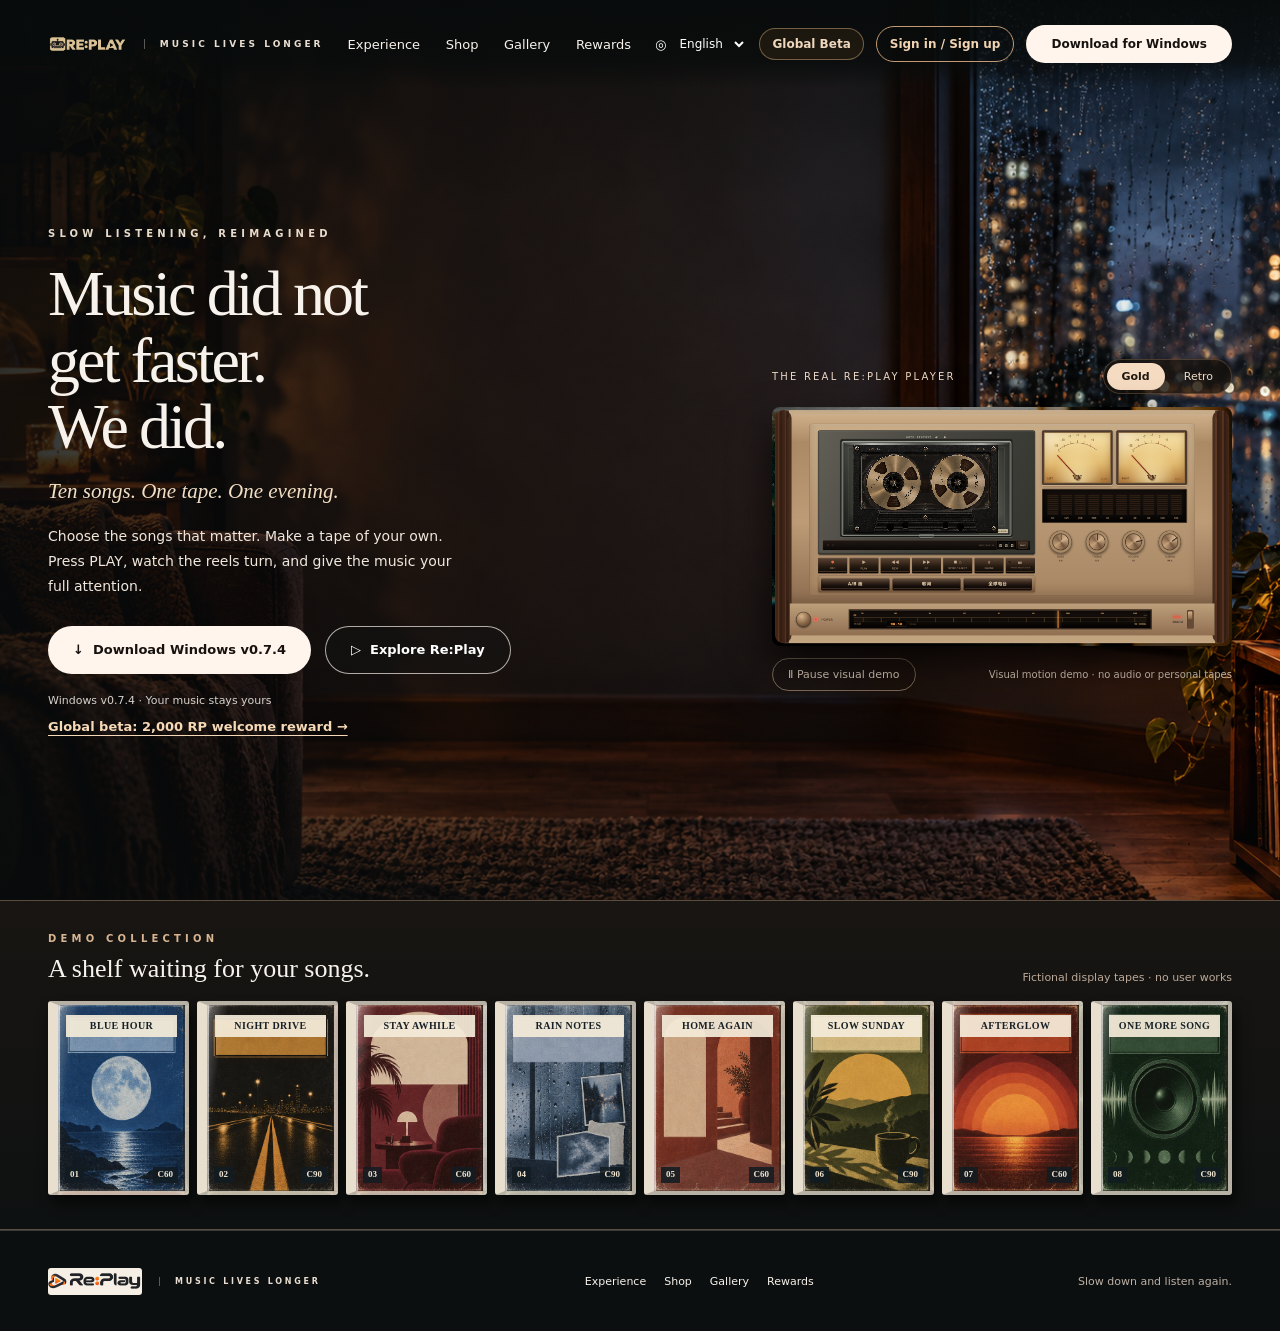
==== commit 7c17a497: "Apply approved champagne RePlay logo to homepage" ====
--- a/index.html
+++ b/index.html
@@ -6,14 +6,14 @@
   <meta name="theme-color" content="#0b0e0e">
   <meta name="description" content="Re:Play — Slow Listening, Reimagined. Ten songs. One tape. One evening.">
   <title>Re:Play · Slow Listening, Reimagined</title>
-  <link rel="icon" type="image/x-icon" href="favicon.ico?v=loop-20260930">
+  <link rel="icon" type="image/x-icon" href="assets/brand/replay-square-champagne-20260930.ico">
   <link rel="stylesheet" href="styles.css?v=skin-crossfade-20260927">
   <script src="app.js?v=0.7.4" defer></script>
 </head>
 <body data-page="home">
   <a class="skip-link" href="#main" data-i18n="skip">跳到内容</a>
   <header class="site-header" id="top">
-    <a class="brand" href="index.html" aria-label="Re:Play home" data-i18n-aria-label="homeLabel"><strong><img class="replay-brand-wordmark" src="assets/brand/replay-lockup.png?v=loop-20260930" alt="Re:Play" width="94" height="27" style="display:block;object-fit:contain;background:#f5efe5;border-radius:3px"></strong><span>MUSIC LIVES LONGER</span></a>
+    <a class="brand" href="index.html" aria-label="Re:Play home" data-i18n-aria-label="homeLabel"><strong><img class="replay-brand-wordmark" src="assets/brand/replay-horizontal-champagne-20260930.png" alt="Re:Play" width="94" height="27" style="display:block;object-fit:contain;background:transparent;border-radius:3px"></strong><span>MUSIC LIVES LONGER</span></a>
     <nav class="main-nav" aria-label="Main navigation" data-i18n-aria-label="mainNavLabel">
       <a href="experience.html" data-i18n="navExperience">Experience</a>
       <a href="shop.html" data-i18n="navShop">Shop</a>
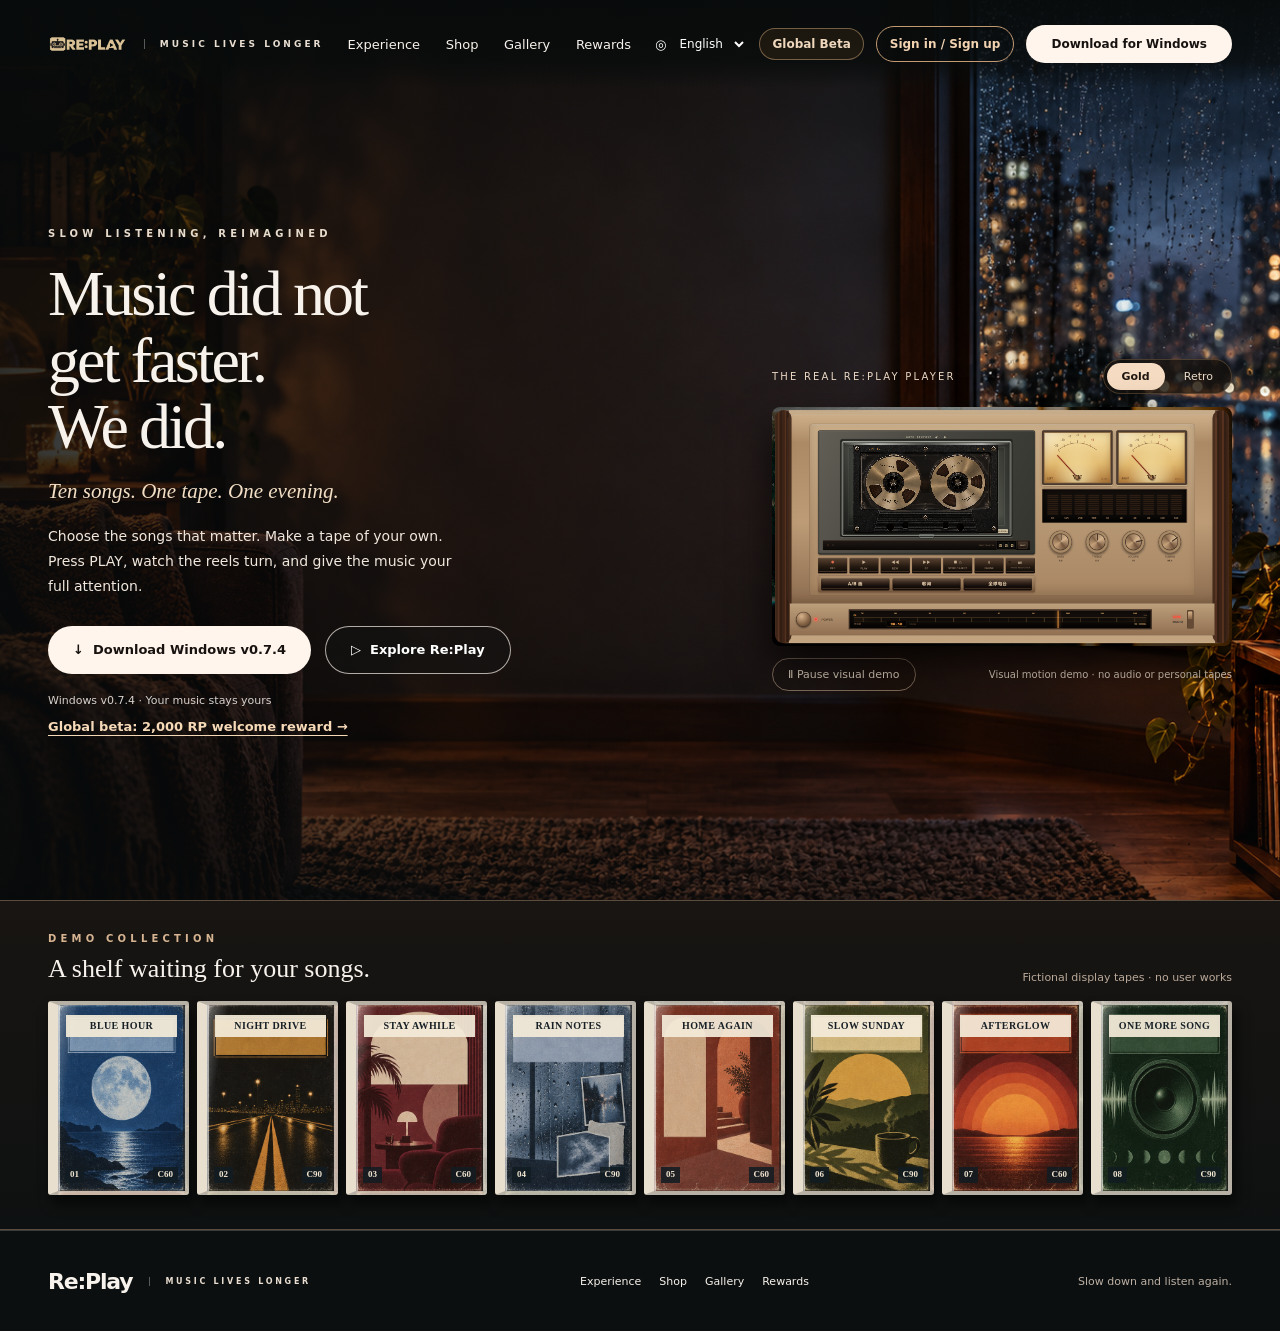
==== commit 56b3a7f6: "Apply approved champagne RePlay logo to homepage" ====
--- a/index.html
+++ b/index.html
@@ -58,7 +58,7 @@
 
   </main>
 
-  <footer class="site-footer"><div class="page-width footer-inner"><a class="brand" href="index.html"><strong><img class="replay-brand-wordmark" src="assets/brand/replay-lockup.png?v=loop-20260930" alt="Re:Play" width="94" height="27" style="display:block;object-fit:contain;background:#f5efe5;border-radius:3px"></strong><span>MUSIC LIVES LONGER</span></a><nav aria-label="Footer navigation" data-i18n-aria-label="footerNavLabel"><a href="experience.html" data-i18n="navExperience">Experience</a><a href="shop.html" data-i18n="navShop">Shop</a><a href="gallery.html" data-i18n="navGallery">Gallery</a><a href="points.html" data-i18n="navPoints">Points</a></nav><p data-i18n="footerLine">Slow down and listen again.</p></div></footer>
+  <footer class="site-footer"><div class="page-width footer-inner"><a class="brand" href="index.html"><strong>Re:Play</strong><span>MUSIC LIVES LONGER</span></a><nav aria-label="Footer navigation" data-i18n-aria-label="footerNavLabel"><a href="experience.html" data-i18n="navExperience">Experience</a><a href="shop.html" data-i18n="navShop">Shop</a><a href="gallery.html" data-i18n="navGallery">Gallery</a><a href="points.html" data-i18n="navPoints">Points</a></nav><p data-i18n="footerLine">Slow down and listen again.</p></div></footer>
 
   <script src="tape-demo.js?v=skin-crossfade-20260927" defer></script>
 </body>
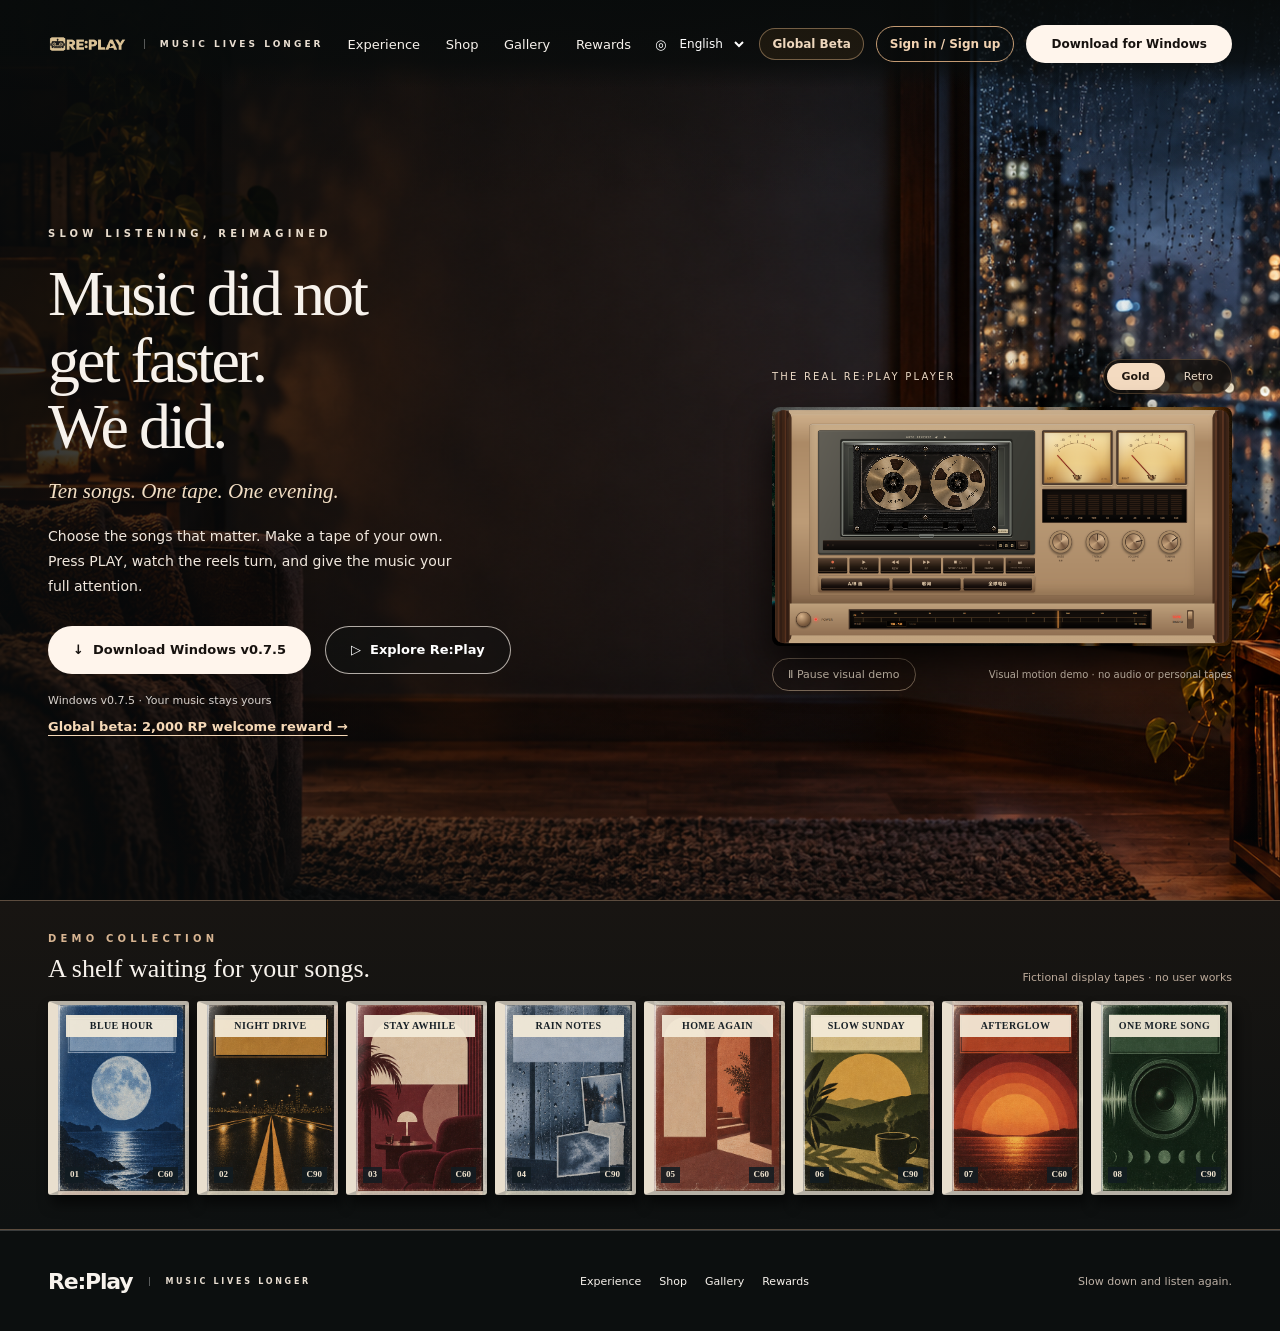
==== commit 67d9df0d: "Synchronize website download version 0.7.5" ====
--- a/index.html
+++ b/index.html
@@ -8,7 +8,7 @@
   <title>Re:Play · Slow Listening, Reimagined</title>
   <link rel="icon" type="image/x-icon" href="assets/brand/replay-square-champagne-20260930.ico">
   <link rel="stylesheet" href="styles.css?v=skin-crossfade-20260927">
-  <script src="app.js?v=0.7.4" defer></script>
+  <script src="app.js?v=0.7.5" defer></script>
 </head>
 <body data-page="home">
   <a class="skip-link" href="#main" data-i18n="skip">跳到内容</a>
@@ -24,7 +24,7 @@
       <label class="language-control" for="langSelect"><span aria-hidden="true">◎</span><select id="langSelect" aria-label="Website language" data-i18n-aria-label="languageLabel"><option value="en">English</option><option value="zh">简体中文</option></select></label>
       <a class="cart-button beta-header-link" href="points.html" data-i18n="cart">Global Beta</a>
       <a class="header-account" data-account-entry href="https://167.179.117.244:8443/account.html" data-i18n="navAccount">Sign in / Sign up</a>
-      <a class="header-download" href="https://github.com/Howard9088/replay-cassette-player-releases/releases/latest/download/RePlay-Setup.exe" data-i18n="downloadReplay">Download Windows v0.7.4</a>
+      <a class="header-download" href="https://github.com/Howard9088/replay-cassette-player-releases/releases/latest/download/RePlay-Setup.exe" data-i18n="downloadReplay">Download Windows v0.7.5</a>
     </div>
   </header>
 
@@ -40,10 +40,10 @@
           <p class="hero-tagline" data-i18n="heroTagline">Ten songs. One tape. One evening.</p>
           <p class="hero-description" data-i18n="heroDescription">Choose the songs that matter. Make a tape of your own. Press PLAY, watch the reels turn, and give the music your full attention.</p>
           <div class="hero-buttons">
-            <a class="pill-button light" href="https://github.com/Howard9088/replay-cassette-player-releases/releases/latest/download/RePlay-Setup.exe" data-i18n="freeDownload">↓&nbsp; Download Windows v0.7.4</a>
+            <a class="pill-button light" href="https://github.com/Howard9088/replay-cassette-player-releases/releases/latest/download/RePlay-Setup.exe" data-i18n="freeDownload">↓&nbsp; Download Windows v0.7.5</a>
             <a class="pill-button outline" href="experience.html" data-i18n="seeExperience">▷&nbsp; Explore Re:Play</a>
           </div>
-          <p class="platform-note" data-i18n="platformNote">Windows v0.7.4 · Your music stays yours</p>
+          <p class="platform-note" data-i18n="platformNote">Windows v0.7.5 · Your music stays yours</p>
           <a class="beta-home-link" href="points.html" data-i18n="betaHome">Global beta: 2,000 RP welcome reward →</a>
         </div>
         <div class="player-showcase">
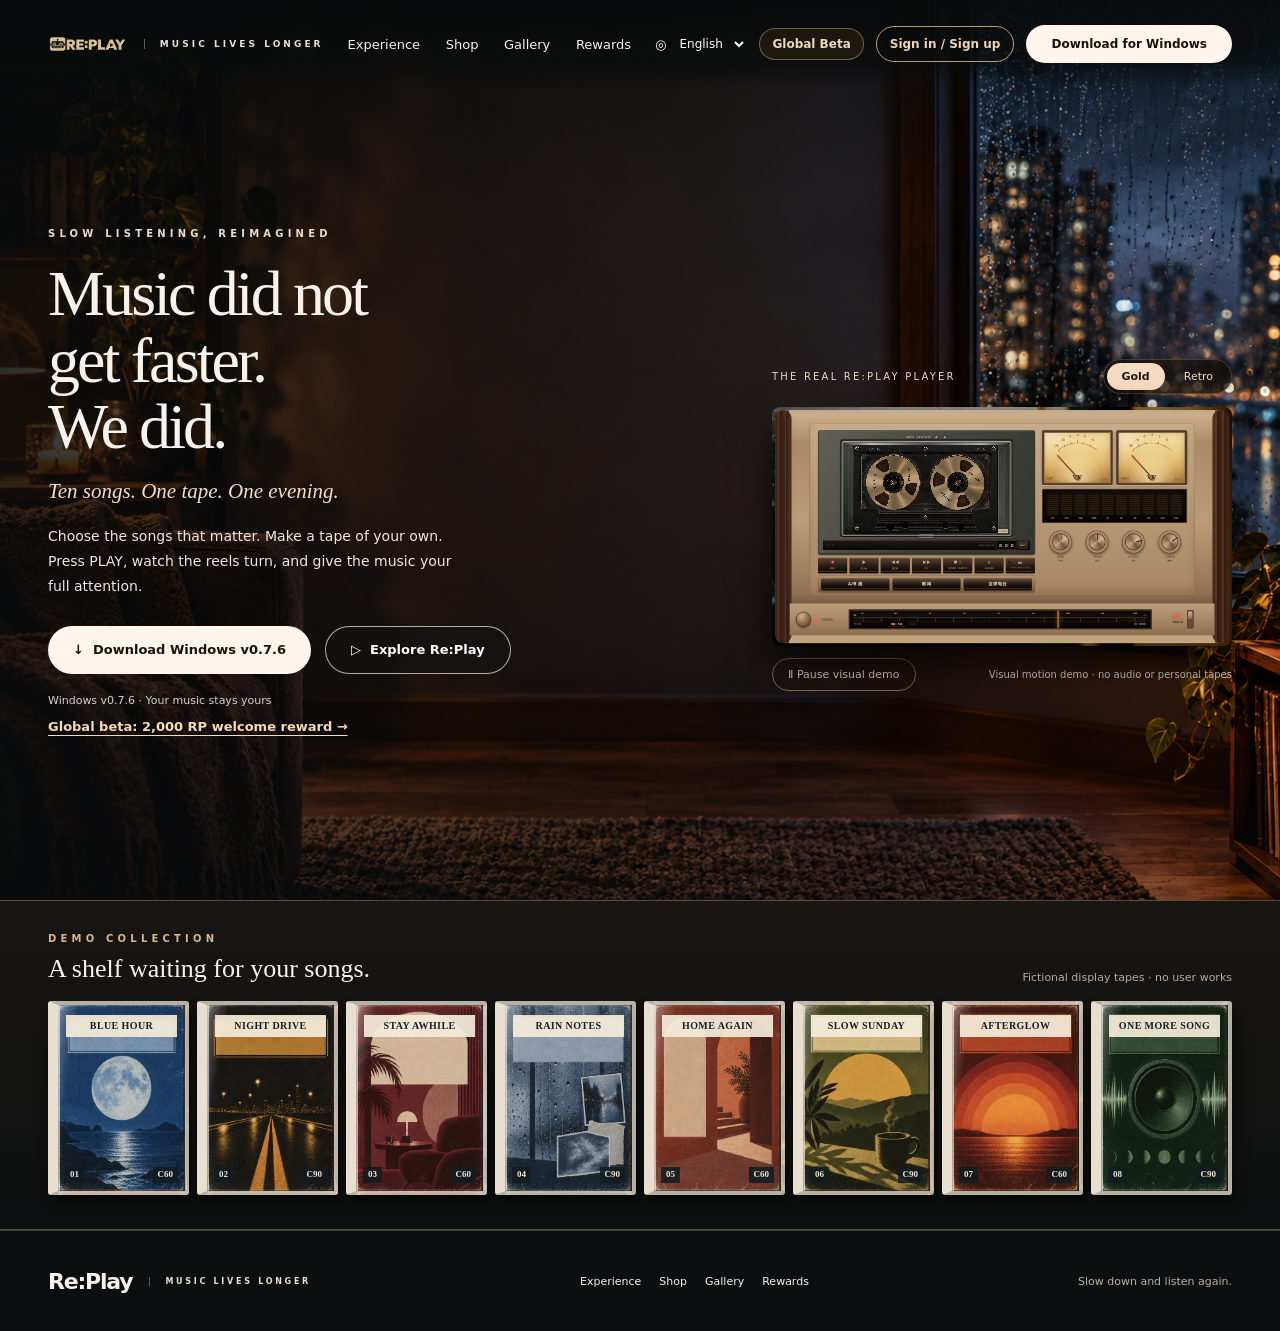
==== commit 869f6b12: "Synchronize website download version 0.7.6" ====
--- a/index.html
+++ b/index.html
@@ -8,7 +8,7 @@
   <title>Re:Play · Slow Listening, Reimagined</title>
   <link rel="icon" type="image/x-icon" href="assets/brand/replay-square-champagne-20260930.ico">
   <link rel="stylesheet" href="styles.css?v=skin-crossfade-20260927">
-  <script src="app.js?v=0.7.5" defer></script>
+  <script src="app.js?v=0.7.6" defer></script>
 </head>
 <body data-page="home">
   <a class="skip-link" href="#main" data-i18n="skip">跳到内容</a>
@@ -24,7 +24,7 @@
       <label class="language-control" for="langSelect"><span aria-hidden="true">◎</span><select id="langSelect" aria-label="Website language" data-i18n-aria-label="languageLabel"><option value="en">English</option><option value="zh">简体中文</option></select></label>
       <a class="cart-button beta-header-link" href="points.html" data-i18n="cart">Global Beta</a>
       <a class="header-account" data-account-entry href="https://167.179.117.244:8443/account.html" data-i18n="navAccount">Sign in / Sign up</a>
-      <a class="header-download" href="https://github.com/Howard9088/replay-cassette-player-releases/releases/latest/download/RePlay-Setup.exe" data-i18n="downloadReplay">Download Windows v0.7.5</a>
+      <a class="header-download" href="https://github.com/Howard9088/replay-cassette-player-releases/releases/latest/download/RePlay-Setup.exe" data-i18n="downloadReplay">Download Windows v0.7.6</a>
     </div>
   </header>
 
@@ -40,10 +40,10 @@
           <p class="hero-tagline" data-i18n="heroTagline">Ten songs. One tape. One evening.</p>
           <p class="hero-description" data-i18n="heroDescription">Choose the songs that matter. Make a tape of your own. Press PLAY, watch the reels turn, and give the music your full attention.</p>
           <div class="hero-buttons">
-            <a class="pill-button light" href="https://github.com/Howard9088/replay-cassette-player-releases/releases/latest/download/RePlay-Setup.exe" data-i18n="freeDownload">↓&nbsp; Download Windows v0.7.5</a>
+            <a class="pill-button light" href="https://github.com/Howard9088/replay-cassette-player-releases/releases/latest/download/RePlay-Setup.exe" data-i18n="freeDownload">↓&nbsp; Download Windows v0.7.6</a>
             <a class="pill-button outline" href="experience.html" data-i18n="seeExperience">▷&nbsp; Explore Re:Play</a>
           </div>
-          <p class="platform-note" data-i18n="platformNote">Windows v0.7.5 · Your music stays yours</p>
+          <p class="platform-note" data-i18n="platformNote">Windows v0.7.6 · Your music stays yours</p>
           <a class="beta-home-link" href="points.html" data-i18n="betaHome">Global beta: 2,000 RP welcome reward →</a>
         </div>
         <div class="player-showcase">
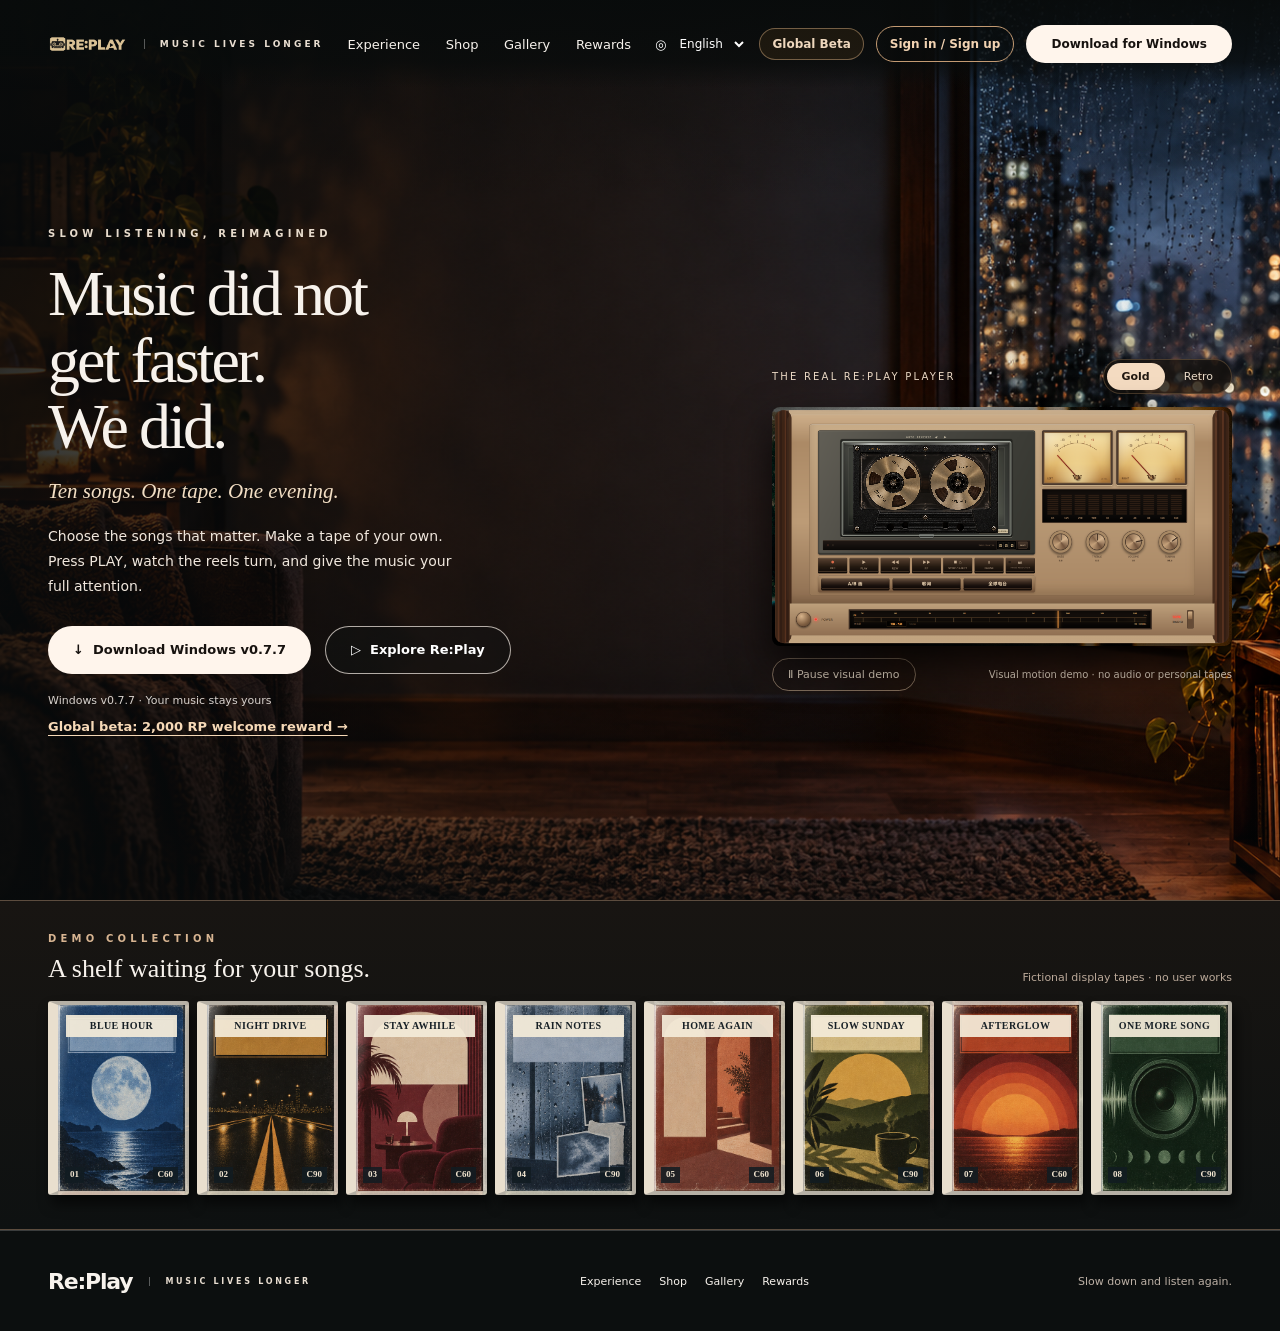
==== commit 27ec8830: "Synchronize website download version 0.7.7" ====
--- a/index.html
+++ b/index.html
@@ -8,7 +8,7 @@
   <title>Re:Play · Slow Listening, Reimagined</title>
   <link rel="icon" type="image/x-icon" href="assets/brand/replay-square-champagne-20260930.ico">
   <link rel="stylesheet" href="styles.css?v=skin-crossfade-20260927">
-  <script src="app.js?v=0.7.6" defer></script>
+  <script src="app.js?v=0.7.7" defer></script>
 </head>
 <body data-page="home">
   <a class="skip-link" href="#main" data-i18n="skip">跳到内容</a>
@@ -24,7 +24,7 @@
       <label class="language-control" for="langSelect"><span aria-hidden="true">◎</span><select id="langSelect" aria-label="Website language" data-i18n-aria-label="languageLabel"><option value="en">English</option><option value="zh">简体中文</option></select></label>
       <a class="cart-button beta-header-link" href="points.html" data-i18n="cart">Global Beta</a>
       <a class="header-account" data-account-entry href="https://167.179.117.244:8443/account.html" data-i18n="navAccount">Sign in / Sign up</a>
-      <a class="header-download" href="https://github.com/Howard9088/replay-cassette-player-releases/releases/latest/download/RePlay-Setup.exe" data-i18n="downloadReplay">Download Windows v0.7.6</a>
+      <a class="header-download" href="https://github.com/Howard9088/replay-cassette-player-releases/releases/latest/download/RePlay-Setup.exe" data-i18n="downloadReplay">Download Windows v0.7.7</a>
     </div>
   </header>
 
@@ -40,10 +40,10 @@
           <p class="hero-tagline" data-i18n="heroTagline">Ten songs. One tape. One evening.</p>
           <p class="hero-description" data-i18n="heroDescription">Choose the songs that matter. Make a tape of your own. Press PLAY, watch the reels turn, and give the music your full attention.</p>
           <div class="hero-buttons">
-            <a class="pill-button light" href="https://github.com/Howard9088/replay-cassette-player-releases/releases/latest/download/RePlay-Setup.exe" data-i18n="freeDownload">↓&nbsp; Download Windows v0.7.6</a>
+            <a class="pill-button light" href="https://github.com/Howard9088/replay-cassette-player-releases/releases/latest/download/RePlay-Setup.exe" data-i18n="freeDownload">↓&nbsp; Download Windows v0.7.7</a>
             <a class="pill-button outline" href="experience.html" data-i18n="seeExperience">▷&nbsp; Explore Re:Play</a>
           </div>
-          <p class="platform-note" data-i18n="platformNote">Windows v0.7.6 · Your music stays yours</p>
+          <p class="platform-note" data-i18n="platformNote">Windows v0.7.7 · Your music stays yours</p>
           <a class="beta-home-link" href="points.html" data-i18n="betaHome">Global beta: 2,000 RP welcome reward →</a>
         </div>
         <div class="player-showcase">
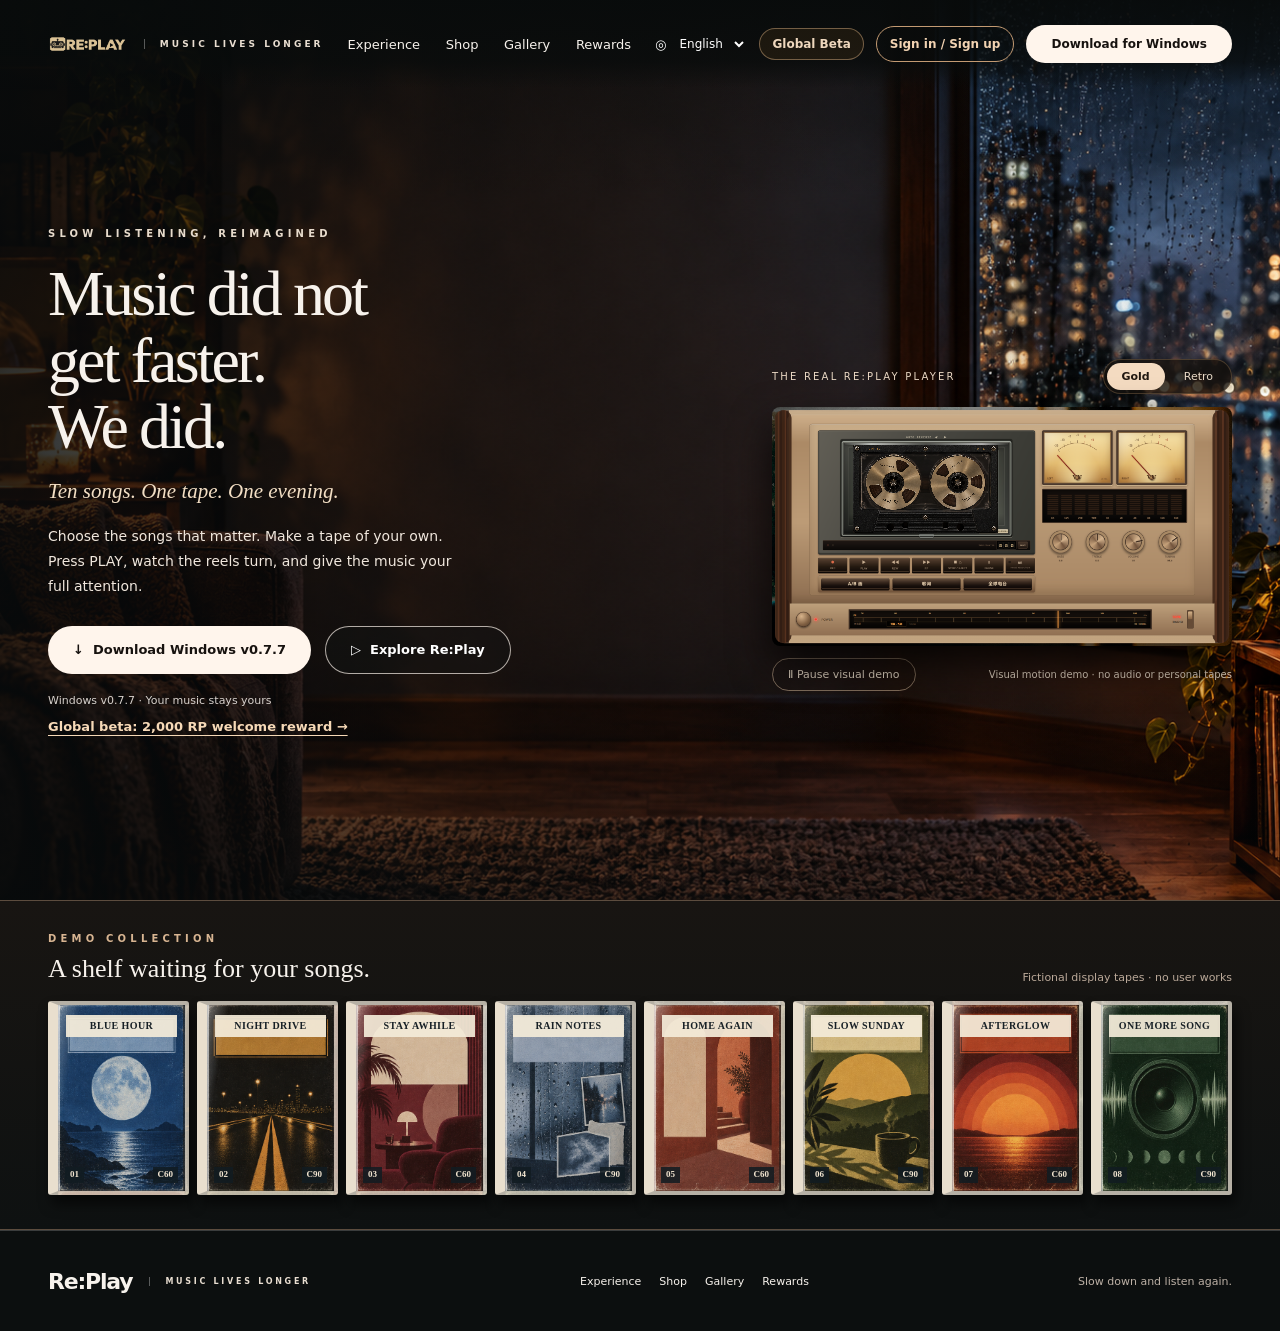
==== commit a77efab5: "Point Re:Play account entry to new VPS IP" ====
--- a/index.html
+++ b/index.html
@@ -23,7 +23,7 @@
     <div class="header-actions">
       <label class="language-control" for="langSelect"><span aria-hidden="true">◎</span><select id="langSelect" aria-label="Website language" data-i18n-aria-label="languageLabel"><option value="en">English</option><option value="zh">简体中文</option></select></label>
       <a class="cart-button beta-header-link" href="points.html" data-i18n="cart">Global Beta</a>
-      <a class="header-account" data-account-entry href="https://167.179.117.244:8443/account.html" data-i18n="navAccount">Sign in / Sign up</a>
+      <a class="header-account" data-account-entry href="https://202.182.111.237:8443/account.html" data-i18n="navAccount">Sign in / Sign up</a>
       <a class="header-download" href="https://github.com/Howard9088/replay-cassette-player-releases/releases/latest/download/RePlay-Setup.exe" data-i18n="downloadReplay">Download Windows v0.7.7</a>
     </div>
   </header>
